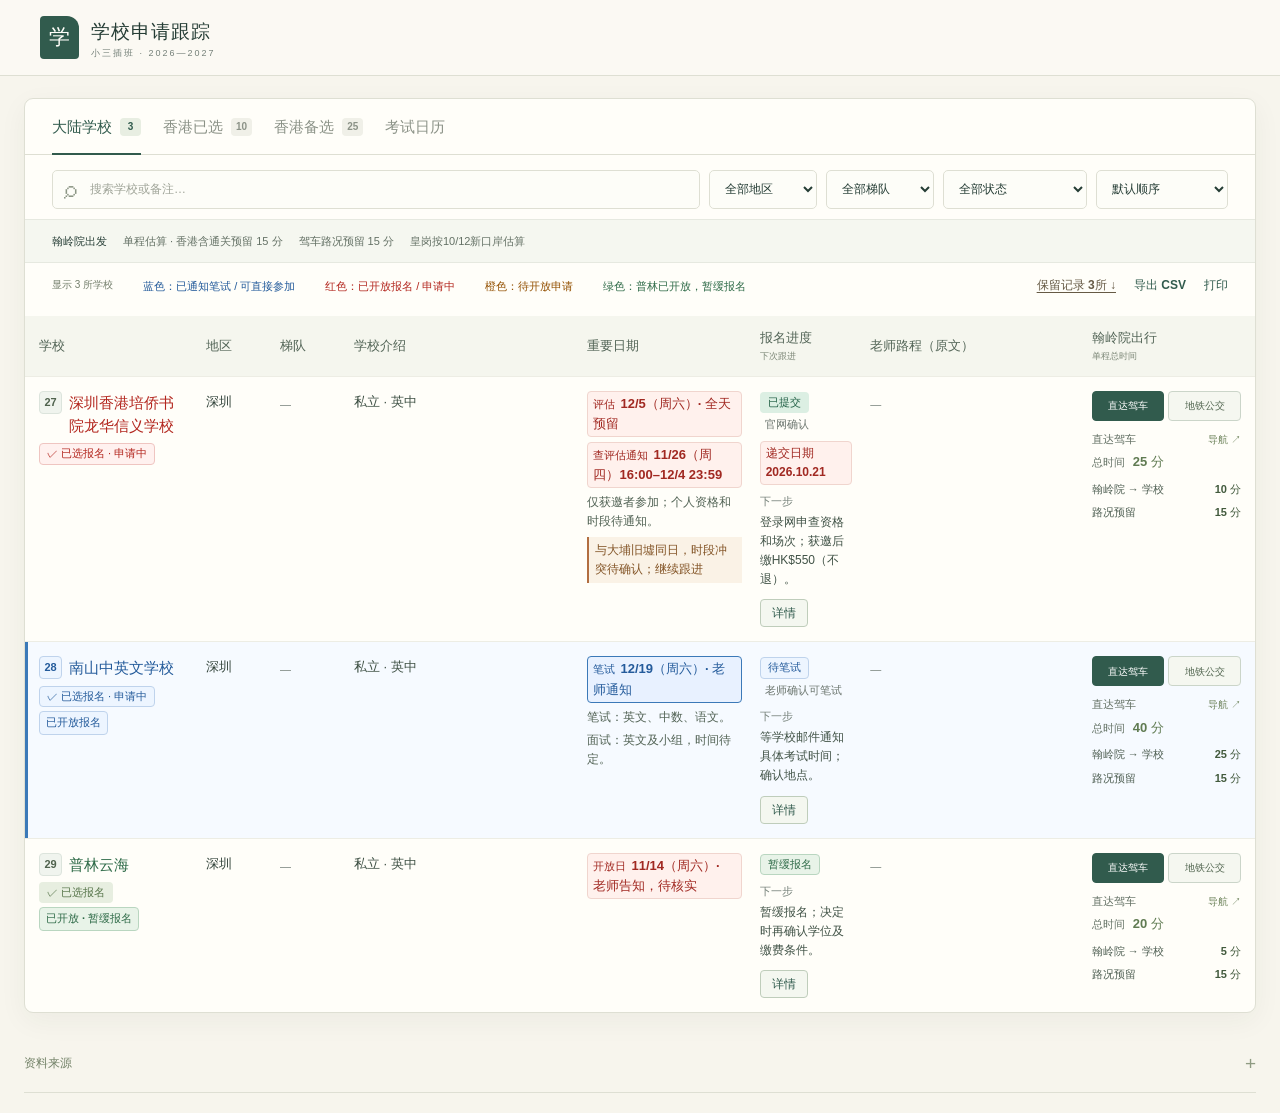
==== apply-school/index.html @ 4b026828 "Track Tsang Mui submission plan and Waichow place availability" ====
<!doctype html>
<html lang="zh-CN">
<head>
  <meta charset="utf-8">
  <meta name="viewport" content="width=device-width, initial-scale=1">
  <meta name="description" content="学校申请跟踪：大陆学校、香港已选与备选学校、进度、日期、备注、翰岭院出行时间。">
  <title>学校申请跟踪</title>
  <link rel="icon" href="assets/favicon.svg" type="image/svg+xml">
  <link rel="stylesheet" href="styles.css?v=20261120-submission-plan-v48">
  <script src="schools.js?v=20261120-submission-plan-v48" defer></script>
  <script src="travel-data.js?v=20261120-submission-plan-v48" defer></script>
  <script src="transit-data.js?v=20261120-submission-plan-v48" defer></script>
  <script src="travel.js?v=20261120-submission-plan-v48" defer></script>
  <script src="schedule-checks.js?v=20261120-submission-plan-v48" defer></script>
  <link rel="stylesheet" href="calendar.css?v=20261120-submission-plan-v48">
  <script src="calendar-data.js?v=20261120-submission-plan-v48" defer></script>
  <script src="calendar.js?v=20261120-submission-plan-v48" defer></script>
  <script src="app.js?v=20261120-submission-plan-v48" defer></script>
</head>
<body>
  <header class="topbar">
    <a class="brand" href="#"><span class="brand-icon" aria-hidden="true">学</span><span>学校申请跟踪<small> 小三插班 · 2026—2027</small></span></a>
  </header>
  <main>
    <section class="workspace" aria-label="学校清单">
      <nav class="tabs" aria-label="学校表页"><button data-scope="mainland" class="active" aria-pressed="true">大陆学校 <span id="tab-mainland-count">3</span></button><button data-scope="selected" aria-pressed="false">香港已选 <span id="tab-selected-count">10</span></button><button data-scope="candidates" aria-pressed="false">香港备选 <span id="tab-candidate-count">25</span></button><button data-scope="calendar" aria-pressed="false">考试日历</button></nav>
      <div id="school-table-panel">
      <div class="filters">
        <label class="search"><span class="sr-only">搜索学校或备注</span><span aria-hidden="true">⌕</span><input id="search" type="search" placeholder="搜索学校或备注…"></label>
        <label><span class="sr-only">地区</span><select id="region"><option value="">全部地区</option><option>北区</option><option>大埔</option><option>沙田</option><option>深圳</option></select></label>
        <label><span class="sr-only">梯队</span><select id="tier"><option value="">全部梯队</option><option>Tier 1</option><option>Tier 2</option><option>Tier 3</option><option value="none">未列梯队</option></select></label>
        <label><span class="sr-only">申请状态</span><select id="status"><option value="">全部状态</option></select></label>
        <label><span class="sr-only">排序</span><select id="sort"><option value="default">默认顺序</option><option value="followup">跟进日期</option><option value="deadline">截止日期</option><option value="commute">公共交通时间</option></select></label>
      </div>
      <div id="travel-settings" class="travel-settings" hidden></div>
      <div class="list-note"><div><span id="result-count"></span><span class="status-legend status-legend-exam">蓝色：已通知笔试 / 可直接参加</span><span class="status-legend status-legend-open">红色：已开放报名 / 申请中</span><span class="status-legend">橙色：待开放申请</span><span class="status-legend status-legend-deferred">绿色：普林已开放，暂缓报名</span></div><div><a id="retained-records-link" class="text-button retained-records-link" href="#retained-records" hidden>保留记录 0所 ↓</a><button id="csv-button" class="text-button">导出 CSV</button><button id="print-button" class="text-button">打印</button></div></div>
      <div class="table-wrap"><table><colgroup><col class="school-col"><col class="region-col"><col class="tier-col"><col class="intro-col"><col class="date-col"><col class="progress-col"><col class="teacher-route-col"><col class="travel-col"></colgroup><thead><tr><th>学校</th><th>地区</th><th>梯队</th><th class="intro-head">学校介绍</th><th>重要日期</th><th>报名进度<small>下次跟进</small></th><th class="teacher-route-head">老师路程（原文）</th><th id="travel-head">翰岭院出行<small>单程总时间</small></th></tr></thead><tbody id="school-list"></tbody></table></div>
      <div id="empty-state" class="empty-state" hidden><strong>没有符合条件的学校</strong><button id="clear-filters" class="button">清除筛选</button></div>
      </div>
      <section id="exam-calendar" aria-label="考试日历" hidden></section>
    </section>
    <details class="sources"><summary>资料来源</summary>
      <div class="source-grid"><div class="source-copy"><p>老师的学校介绍和路程原文直接列在表格中。报名、笔试日期以学校通知为准；红色问题提示保留现有日期。</p><div id="travel-source-notes"></div></div><div class="source-links"><a href="assets/taipo.png" target="_blank" rel="noopener">大埔学校资料 ↗</a><a href="assets/north.png" target="_blank" rel="noopener">北区学校资料 ↗</a></div></div>
    </details>
  </main>
  <dialog id="detail-dialog" class="detail-dialog">
    <div class="dialog-head"><div><p class="eyebrow" id="detail-subtitle"></p><h2 id="detail-title"></h2></div><button class="close-button" type="button" data-close="detail-dialog" aria-label="关闭学校详情">×</button></div>
    <div class="dialog-body"><section id="detail-facts" class="fact-box"></section></div>
    <div class="dialog-footer"><button type="button" class="button" data-close="detail-dialog">关闭</button></div>
  </dialog>
</body>
</html>
---- apply-school/styles.css ----
:root {
  --paper: #f7f5ed;
  --surface: #fffef9;
  --ink: #253d35;
  --muted: #758079;
  --green: #315b4d;
  --green-dark: #224436;
  --green-wash: #edf2e9;
  --clay: #a75f43;
  --clay-wash: #f8ece2;
  --line: #dedfd3;
  --line-light: #edede4;
  --red: #a8463c;
  --shadow: 0 8px 28px rgb(35 58 45 / 5%);
  font-family: -apple-system, BlinkMacSystemFont, "Segoe UI", "PingFang SC", "Microsoft YaHei", sans-serif;
  color: var(--ink);
  background: var(--paper);
  font-synthesis: none;
  -webkit-font-smoothing: antialiased;
  text-rendering: optimizeLegibility;
  accent-color: var(--green);
}

* { box-sizing: border-box; }
body { margin: 0; font-size: 14px; line-height: 1.65; }
button, input, select, textarea { font: inherit; }
button, a, input, select, textarea { -webkit-tap-highlight-color: transparent; }
button { cursor: pointer; }
button, select, input, textarea { color: var(--ink); }
a { color: var(--green); text-decoration-thickness: 1px; text-underline-offset: 3px; }
button:focus-visible, a:focus-visible, input:focus-visible, select:focus-visible, textarea:focus-visible {
  outline: 3px solid #86a38d;
  outline-offset: 4px;
}
button:disabled { cursor: default; opacity: .55; }
button { touch-action: manipulation; }
[hidden] { display: none !important; }
h1, h2, h3, p { margin: 0; }
h2 { font-size: 23px; font-weight: 650; letter-spacing: -.6px; }
h3 { font-size: 16px; font-weight: 650; }
small { font-size: inherit; }
.sr-only { position: absolute; width: 1px; height: 1px; padding: 0; margin: -1px; overflow: hidden; clip: rect(0, 0, 0, 0); white-space: nowrap; border: 0; }
.muted { color: var(--muted); }
.mobile-break { display: none; }

.topbar {
  min-height: 90px;
  display: flex;
  align-items: center;
  justify-content: space-between;
  gap: 24px;
  padding: 20px max(40px, calc((100vw - 1440px) / 2));
  border-bottom: 1px solid var(--line);
  background: rgb(255 254 249 / 50%);
}
.brand { display: inline-flex; align-items: center; gap: 12px; text-decoration: none; font-size: 19px; font-weight: 650; letter-spacing: 1px; color: var(--ink); }
.brand-icon { display: grid; place-items: center; width: 39px; height: 43px; color: var(--surface); background: var(--green); border-radius: 4px 12px 4px 4px; font-size: 21px; font-family: "Songti SC", "Noto Serif CJK SC", serif; font-weight: 500; }
.brand small { display: block; margin-top: 1px; color: var(--muted); font-size: 9px; line-height: 1.2; letter-spacing: 2px; font-weight: 500; }
.top-actions { display: flex; align-items: center; gap: 10px; }
.save-state { font-size: 12px; color: var(--muted); margin-right: 9px; }
.save-state::before { display: inline-block; content: ""; width: 6px; height: 6px; margin: 0 7px 1px 0; border-radius: 50%; background: #789372; }
.button { display: inline-flex; justify-content: center; align-items: center; min-height: 42px; gap: 7px; padding: 9px 18px; border: 1px solid #c8d0c2; border-radius: 6px; background: var(--surface); font-size: 13px; font-weight: 550; line-height: 1.5; text-decoration: none; transition: background .15s, border-color .15s; }
.button:hover { border-color: var(--green); background: var(--green-wash); }
.button.small { min-height: 36px; padding: 7px 13px; font-size: 12px; }
.button.subtle { background: transparent; border-color: var(--line); }
.button.primary { color: var(--surface); background: var(--green); border-color: var(--green); }
.button.primary:hover { background: var(--green-dark); border-color: var(--green-dark); }
.text-button { border: 0; background: transparent; color: var(--green); padding: 5px 0; font-size: 12px; font-weight: 550; text-align: left; }
.text-button:hover { text-decoration: underline; text-underline-offset: 4px; }
main { width: calc(100% - 80px); max-width: 1440px; margin: 0 auto; }
.intro { display: flex; justify-content: space-between; align-items: center; gap: 32px; padding: 25px 0 22px; }
.eyebrow { color: var(--clay); font-size: 11px; line-height: 1.5; font-weight: 650; letter-spacing: 2px; }
h1 { margin-top: 5px; font-size: 28px; font-weight: 650; line-height: 1.4; letter-spacing: -.7px; }
.intro-copy { margin-top: 7px; font-size: 12px; color: #737c72; }
.intro-note { flex: 0 0 292px; padding: 11px 17px 9px; border-left: 2px solid #b79872; background: #eeeddf; border-radius: 0 5px 5px 0; }
.intro-note .note-line { display: block; margin-bottom: 5px; font-size: 10px; color: #798070; letter-spacing: 1.2px; }
.intro-note strong { display: block; font-size: 16px; font-weight: 600; }
.intro-note > span:last-of-type { display: block; margin-top: 5px; font-size: 11px; line-height: 1.6; color: #7c8275; }
.intro-note .text-button { margin-top: 4px; }

.stats { display: grid; grid-template-columns: repeat(4, minmax(0, 1fr)); gap: 14px; }
.stat { position: relative; display: flex; flex-direction: column; align-items: flex-start; padding: 13px 19px 12px; text-align: left; border: 1px solid var(--line); border-radius: 7px; background: var(--surface); }
button.stat:hover { border-color: #9ead95; background: #fafcf5; }
.stat > span { font-size: 12px; color: #6f7b70; }
.stat strong { margin: 4px 0 1px; font-size: 29px; line-height: 1.2; font-weight: 600; letter-spacing: -1px; font-variant-numeric: tabular-nums; }
.stat strong small { margin-left: 7px; font-size: 12px; color: #7f897b; letter-spacing: 0; font-weight: 450; }
.stat em { margin-top: 4px; font-size: 10px; font-style: normal; color: #788171; }
.stat.accent { background: var(--clay-wash); border-color: #ead3c2; box-shadow: none; }
.stat.accent strong, .stat.accent > span { color: var(--clay); }
.stat.accent em { color: #a38473; }

.attention { margin-top: 22px; margin-bottom: 23px; }
.section-heading { display: flex; align-items: center; justify-content: space-between; gap: 20px; margin-bottom: 15px; }
.section-heading h2 { font-size: 17px; letter-spacing: 0; }
.section-heading > span { font-size: 11px; color: #8c9288; }
.next-actions { display: grid; grid-template-columns: repeat(3, minmax(0, 1fr)); gap: 14px; }
.action-card { display: flex; align-items: flex-start; gap: 11px; min-height: 82px; padding: 13px 16px; text-align: left; border: 1px solid var(--line); border-radius: 7px; background: #f0f2e8; color: var(--ink); transition: border-color .15s, background .15s; }
button.action-card:hover { background: #e9eee0; border-color: #a8b498; }
.action-index { flex: 0 0 27px; display: grid; place-items: center; width: 27px; height: 27px; background: #e0e7d5; color: #61744e; border-radius: 50%; font-size: 10px; font-weight: 650; font-variant-numeric: tabular-nums; }
.action-copy { flex: 1; min-width: 0; }
.action-copy strong { display: block; margin-bottom: 5px; font-size: 13px; line-height: 1.5; font-weight: 600; }
.action-copy p, .action-copy > span, .action-copy small { display: block; font-size: 11px; line-height: 1.7; color: #7c8874; }
.action-card.overdue { background: #f7eae3; border-color: #ead7ca; }
.action-card.overdue .action-index { background: #eed9cc; color: var(--clay); }
.action-card.upcoming { border-color: #c8d3b9; }

.workspace { overflow: hidden; background: var(--surface); border: 1px solid var(--line); border-radius: 9px; box-shadow: var(--shadow); }
.workspace-head { display: flex; align-items: center; justify-content: space-between; gap: 16px; padding: 19px 24px 14px; }
.workspace-head .eyebrow { margin-bottom: 5px; font-size: 9px; letter-spacing: 1.8px; }
.workspace-head h2 { font-size: 24px; }
.tabs { display: flex; gap: 22px; padding: 0 27px; border-bottom: 1px solid var(--line); }
.tabs button { position: relative; display: inline-flex; align-items: center; gap: 8px; padding: 12px 0 14px; color: #8b9287; background: transparent; border: 0; font-size: 13px; font-weight: 550; white-space: nowrap; }
.tabs button span { display: inline-block; min-width: 21px; padding: 0 5px; border-radius: 4px; background: #f0f0e8; font-size: 10px; line-height: 1.8; font-variant-numeric: tabular-nums; }
.tabs button.active { color: var(--green); }
.tabs button.active::after { position: absolute; bottom: -1px; right: 0; left: 0; height: 2px; content: ""; background: var(--green); }
.tabs button.active span { color: var(--green); background: #e8eee2; }
.tabs button:hover { color: var(--green); }
.filters { display: flex; align-items: center; gap: 9px; padding: 15px 27px 10px; }
.filters > label { min-width: 0; }
.filters input, .filters select { height: 39px; border: 1px solid var(--line); border-radius: 5px; background: #fdfdf8; font-size: 12px; }
.filters select { width: 100%; min-width: 107px; padding: 0 27px 0 11px; }
.search { flex: 1; position: relative; min-width: 180px !important; }
.search > span[aria-hidden] { position: absolute; top: 3px; left: 12px; color: #8c9685; font-size: 25px; line-height: 1.2; pointer-events: none; }
.search input { width: 100%; padding: 0 12px 0 37px; }
input::placeholder, textarea::placeholder { color: #a0a599; }
.list-note { display: flex; align-items: center; justify-content: space-between; gap: 14px; padding: 0 27px 15px; color: #909789; font-size: 10px; }
#result-count { color: #737e6b; font-variant-numeric: tabular-nums; }
.table-wrap { width: 100%; overflow: auto; overscroll-behavior-x: contain; scrollbar-width: thin; scrollbar-color: #c5cebe #f4f4ec; }
table { border-collapse: collapse; width: 100%; min-width: 1280px; table-layout: auto; text-align: left; }
th { padding: 13px 17px; color: #6d7d61; background: #f5f6ee; font-size: 10px; font-weight: 550; line-height: 1.5; white-space: nowrap; }
th:first-child, td:first-child { padding-left: 27px; }
th:first-child { min-width: 300px; width: 27%; }
th:last-child, td:last-child { padding-right: 27px; }
td { min-width: 104px; padding: 15px 17px; vertical-align: top; border-top: 1px solid var(--line-light); font-size: 12px; line-height: 1.65; }
tbody tr:hover { background: #fbfcf5; }
.school-name { display: block; margin-bottom: 6px; color: var(--ink); font-size: 14px; font-weight: 600; line-height: 1.55; }
.school-name a { color: inherit; }
.school-meta { display: flex; align-items: center; flex-wrap: wrap; gap: 4px 6px; margin-bottom: 7px; color: #707d66; font-size: 10px; }
.pill, .tier, .selected-tag, .status-pill, .priority-tag { display: inline-flex; align-items: center; justify-content: center; max-width: 100%; gap: 4px; min-height: 20px; padding: 1px 7px; border: 1px solid transparent; border-radius: 4px; font-size: 10px; font-weight: 500; line-height: 1.6; white-space: nowrap; }
.pill { background: #f2f1e9; color: #70755f; }
.tier { background: #f3f1e7; color: #7a7153; }
.tier-1 { background: #ecefdb; color: #7b8251; }
.tier-2 { background: #eeefe5; color: #7b8370; }
.tier-3 { background: #f1eee8; color: #7b725e; }
.selected-tag { background: #e7eee0; color: #567449; }
.status-pill { background: #edf1e7; color: #6b8062; }
.status-pill[data-status="已提交"], .status-pill[data-status="已录取"] { background: #e0eee4; color: #3b7150; }
.priority-tag { color: var(--clay); background: var(--clay-wash); }
.highlight { max-width: 420px; color: #728068; font-size: 11px; line-height: 1.75; }
.source-date { color: var(--clay); font-size: 12px; font-weight: 500; line-height: 1.7; }
.date-main { display: block; color: var(--ink); font-size: 12px; font-weight: 550; font-variant-numeric: tabular-nums; }
.date-note { display: block; margin-top: 3px; color: #748068; font-size: 10px; line-height: 1.7; }
.date-main.overdue, .overdue .date-main, .source-date.overdue { color: var(--red); }
.date-main.upcoming, .upcoming .date-main { color: var(--clay); }
.notes-preview { display: -webkit-box; max-width: 240px; margin-top: 7px; overflow: hidden; -webkit-line-clamp: 2; -webkit-box-orient: vertical; color: #728068; font-size: 10px; line-height: 1.65; overflow-wrap: anywhere; }
.row-action { display: inline-flex; justify-content: center; align-items: center; min-height: 34px; padding: 6px 11px; border: 1px solid #cbd3c1; border-radius: 5px; background: transparent; color: #5b7350; font-size: 11px; font-weight: 550; white-space: nowrap; }
.row-action:hover { background: #edf2e6; border-color: #9eaf90; }
.travel-cell { min-width: 151px; max-width: 205px; }
.travel-cell strong { display: block; color: #607b52; font-size: 13px; font-weight: 550; font-variant-numeric: tabular-nums; }
.travel-note { display: block; margin-top: 4px; color: #728068; font-size: 10px; line-height: 1.65; }
.route-summary { display: block; margin-top: 5px; color: #6d7d61; font-size: 10px; line-height: 1.65; }
.route-link { display: inline-block; margin-top: 6px; color: #6d835b; font-size: 10px; text-decoration: none; }
.route-link:hover { text-decoration: underline; }
.empty-state { padding: 48px 24px 53px; text-align: center; }
.empty-state strong { display: block; color: #708264; font-size: 16px; font-weight: 550; }
.empty-state p { margin-top: 9px; color: #949c8b; font-size: 12px; }
.empty-state .button { margin-top: 22px; }

.sources { margin: 23px 0 20px; }
.sources > summary, details.sources > summary { display: flex; align-items: center; justify-content: space-between; gap: 14px; padding: 12px 0; color: #748369; border-bottom: 1px solid var(--line); font-size: 12px; font-weight: 550; cursor: pointer; list-style: none; }
.sources > summary::-webkit-details-marker { display: none; }
.sources > summary::after { content: "+"; font-size: 19px; font-weight: 400; color: #8f9b82; }
.sources[open] > summary::after { content: "−"; }
.sources[open] .source-grid { padding-top: 15px; }
.sources > summary:hover { color: var(--green); }
.sources > summary:focus-visible { outline: 3px solid #86a38d; outline-offset: 4px; }
.source-grid { display: grid; grid-template-columns: 1.7fr 1fr; gap: 43px; padding-top: 3px; }
.source-copy p { margin-bottom: 11px; color: #909787; font-size: 11px; line-height: 1.85; }
.source-copy strong { color: #7b8570; font-weight: 550; }
.source-links { display: grid; grid-template-columns: repeat(2, minmax(0, 1fr)); gap: 10px; align-content: start; }
.source-links > a { display: flex; align-items: center; gap: 11px; padding: 13px 15px; border: 1px solid var(--line); border-radius: 6px; background: #f9f8f0; text-decoration: none; }
.source-links > a:hover { border-color: #a6b295; background: var(--surface); }
.source-links > a > span { color: #aaa98e; font-size: 11px; font-variant-numeric: tabular-nums; }
.source-links > a > div { flex: 1; min-width: 0; }
.source-links strong { display: block; color: #748064; font-size: 11px; font-weight: 550; }
.source-links small { display: block; margin-top: 3px; color: #a0a390; font-size: 9px; }
.source-links b { color: #99a18c; font-size: 14px; font-weight: 400; }
.storage-note { grid-column: 1 / -1; padding: 12px 15px; border-radius: 6px; background: #eeeee1; }
.storage-note strong { color: #838a74; font-size: 10px; }
.storage-note p { margin-top: 3px; color: #929882; font-size: 10px; line-height: 1.75; }
footer { display: flex; align-items: center; justify-content: space-between; gap: 20px; padding: 22px 0 30px; border-top: 1px solid var(--line); color: #9ba08f; font-size: 10px; }
footer i { margin: 0 7px; font-style: normal; }
footer .text-button { color: #8b967b; font-size: 10px; }

dialog { color: var(--ink); background: var(--surface); border: 1px solid #d2d8c9; border-radius: 12px; box-shadow: 0 24px 100px rgb(20 39 26 / 22%); }
dialog::backdrop { background: rgb(27 43 32 / 44%); backdrop-filter: blur(3px); }
.detail-dialog { width: min(780px, calc(100% - 40px)); max-height: calc(100dvh - 56px); padding: 0; }
.detail-dialog > form { display: flex; flex-direction: column; max-height: calc(100dvh - 58px); }
.dialog-head { display: flex; align-items: flex-start; justify-content: space-between; gap: 18px; padding: 24px 29px 20px; border-bottom: 1px solid var(--line-light); }
.dialog-head .eyebrow { margin-bottom: 6px; font-size: 10px; }
.dialog-head h2 { font-size: 22px; line-height: 1.5; }
.close-button { display: grid; place-items: center; flex: 0 0 34px; width: 34px; height: 34px; margin-top: 1px; padding: 0; border: 1px solid var(--line); border-radius: 50%; color: #829079; background: transparent; font-size: 25px; line-height: 1; }
.close-button:hover { background: #ecf0e4; border-color: #a9b69c; }
.dialog-body { overflow-y: auto; padding: 22px 29px 26px; overscroll-behavior: contain; }
.fact-box { margin-bottom: 24px; padding: 16px 18px; background: #f2f3e9; border: 1px solid #e1e5d5; border-radius: 7px; font-size: 12px; line-height: 1.8; }
.fact-box p { margin-bottom: 7px; color: #7e8972; }
.fact-box p:last-child { margin-bottom: 0; }
.fact-box strong { color: #60764f; font-weight: 550; }
.fact-box dl { display: grid; grid-template-columns: 90px 1fr; column-gap: 15px; row-gap: 7px; margin: 0; }
.fact-box dt { color: #8d977e; }
.fact-box dd { margin: 0; color: #697d5a; overflow-wrap: anywhere; }
.fact-box a { overflow-wrap: anywhere; }
.fact-box .pill, .fact-box .tier { margin-right: 4px; }
.fact-box .route-link { font-size: 11px; }
.dialog-body h3 { margin-bottom: 16px; }
.form-grid { display: grid; grid-template-columns: repeat(2, minmax(0, 1fr)); gap: 15px 18px; }
.form-grid .wide { grid-column: 1 / -1; }
.form-grid label, .compact-dialog label { display: flex; flex-direction: column; gap: 6px; color: #7a886d; font-size: 11px; font-weight: 550; }
.form-grid input:not([type="checkbox"]), .form-grid select, .form-grid textarea, .compact-dialog input, .compact-dialog textarea { width: 100%; min-height: 41px; padding: 9px 11px; border: 1px solid #d5dccb; border-radius: 5px; background: #fffef9; color: var(--ink); font-size: 13px; font-weight: 400; line-height: 1.65; }
.form-grid textarea, .compact-dialog textarea { resize: vertical; min-height: 100px; }
.form-grid input:hover, .form-grid select:hover, .form-grid textarea:hover, .compact-dialog input:hover, .compact-dialog textarea:hover { border-color: #a7b599; }
.form-grid .check-label { flex-direction: row; align-items: center; gap: 9px; font-size: 12px; font-weight: 450; }
.check-label input { flex: 0 0 auto; width: 16px; height: 16px; margin: 0; }
.form-help { margin-top: 16px; color: #98a08b; font-size: 10px; line-height: 1.75; }
#record-updated { margin-top: 4px; }
.dialog-footer { display: flex; justify-content: flex-end; align-items: center; gap: 9px; padding: 17px 29px; border-top: 1px solid var(--line-light); background: #fbfcf5; }
.compact-dialog { width: min(460px, calc(100% - 40px)); max-height: calc(100dvh - 48px); padding: 26px; overflow-y: auto; }
.compact-dialog h2 { margin-bottom: 15px; font-size: 20px; }
.compact-dialog p { margin-bottom: 11px; color: #8b967e; font-size: 12px; line-height: 1.85; overflow-wrap: anywhere; }
.compact-dialog label { margin-top: 15px; }
.compact-dialog .dialog-footer { margin: 24px -26px -26px; padding: 17px 26px; }
.toast { position: fixed; z-index: 20; left: 50%; bottom: 27px; transform: translate(-50%, 15px); max-width: calc(100vw - 36px); padding: 12px 22px; border-radius: 7px; background: var(--green-dark); color: var(--surface); font-size: 12px; box-shadow: 0 6px 25px rgb(20 37 24 / 18%); opacity: 0; pointer-events: none; transition: opacity .2s, transform .2s; }
.toast.visible, .toast.show, .toast.active { opacity: 1; transform: translate(-50%, 0); }

@media (min-width: 1600px) { .topbar { padding-right: max(40px, calc((100vw - 1440px) / 2)); padding-left: max(40px, calc((100vw - 1440px) / 2)); } }
@media (max-width: 1100px) {
  .topbar { padding-right: 28px; padding-left: 28px; }
  main { width: calc(100% - 56px); }
  .intro { gap: 25px; padding-top: 23px; }
  .intro-note { flex-basis: 260px; }
  .stat { padding: 13px 16px; }
  .filters { flex-wrap: wrap; }
  .search { flex-basis: 100%; }
  .filters > label:not(.search) { flex: 1; }
  .source-grid { grid-template-columns: 1.25fr 1fr; gap: 28px; }
  .source-links { grid-template-columns: 1fr; }
  .action-card { padding: 16px; gap: 10px; }
}

@media (max-width: 1000px) {
  body { font-size: 13px; }
  .topbar { min-height: 75px; gap: 12px; padding: 15px 20px; }
  .brand { gap: 9px; font-size: 16px; white-space: nowrap; }
  .brand-icon { width: 31px; height: 37px; font-size: 19px; }
  .brand small { font-size: 7px; letter-spacing: 1.4px; }
  .top-actions { gap: 6px; }
  .save-state { display: none; }
  .top-actions .button.small { min-height: 32px; padding: 6px 8px; font-size: 10px; }
  main { width: calc(100% - 40px); }
  .intro { display: block; padding: 22px 0 18px; }
  .eyebrow { font-size: 10px; letter-spacing: 1.6px; }
  h1 { margin-top: 5px; font-size: 25px; line-height: 1.4; letter-spacing: -.5px; }
  .mobile-break { display: none; }
  .intro-copy { margin-top: 7px; font-size: 11px; max-width: 330px; line-height: 1.8; }
  .intro-note { margin-top: 15px; padding: 10px 14px; }
  .intro-note strong { display: inline-block; font-size: 14px; }
  .intro-note > span:last-of-type { margin-top: 3px; font-size: 10px; }
  .intro-note .text-button { margin-top: 5px; font-size: 11px; }
  .stats { grid-template-columns: repeat(2, minmax(0, 1fr)); gap: 10px; }
  .stat { padding: 12px 15px 10px; border-radius: 7px; }
  .stat > span { font-size: 11px; }
  .stat strong { font-size: 26px; margin-top: 4px; }
  .stat strong small { font-size: 10px; }
  .stat em { font-size: 9px; line-height: 1.7; }
  .attention { margin: 20px 0 21px; }
  .section-heading { align-items: flex-start; flex-direction: column; gap: 4px; margin-bottom: 12px; }
  .section-heading h2 { font-size: 16px; }
  .section-heading > span { font-size: 10px; }
  .next-actions { grid-template-columns: 1fr; gap: 9px; }
  .action-card { min-height: 0; padding: 12px 14px; }
  .action-copy strong { font-size: 12px; margin-bottom: 2px; }
  .action-copy p, .action-copy > span, .action-copy small { font-size: 10px; }
  .workspace { background: transparent; overflow: visible; border: 0; border-radius: 0; box-shadow: none; }
  .workspace-head { padding: 0 0 14px; gap: 10px; align-items: flex-end; }
  .workspace-head h2 { font-size: 23px; }
  .workspace-head .button.small { padding: 6px 9px; font-size: 10px; min-height: 33px; }
  .tabs { gap: 18px; padding: 0; }
  .tabs button { gap: 5px; font-size: 12px; padding-top: 11px; padding-bottom: 12px; }
  .tabs button span { min-width: 18px; font-size: 9px; padding: 0 4px; }
  .filters { display: grid; grid-template-columns: repeat(2, minmax(0, 1fr)); gap: 8px; padding: 15px 0 11px; }
  .filters .search { grid-column: 1 / -1; }
  .filters input, .filters select { height: 39px; background: var(--surface); }
  .filters select { min-width: 0; }
  .list-note { flex-direction: column; align-items: flex-start; gap: 2px; padding: 0 0 12px; font-size: 9px; }
  .table-wrap { overflow: visible; }
  table { min-width: 0; width: 100%; border-collapse: separate; border-spacing: 0; }
  thead { display: none; }
  tbody { display: grid; gap: 12px; }
  tbody tr { display: flex; flex-wrap: wrap; padding: 0 16px 12px; border: 1px solid var(--line); border-radius: 8px; background: var(--surface); box-shadow: 0 3px 13px rgb(35 58 45 / 3%); }
  tbody tr:hover { background: var(--surface); }
  td { display: block; min-width: 0; width: 50%; padding: 12px 11px 3px 0; border-top: 0; font-size: 11px; }
  td::before { display: block; content: attr(data-label); margin-bottom: 5px; color: #a1a590; font-size: 9px; font-weight: 500; line-height: 1.5; }
  td:first-child { width: 100%; min-width: 0; padding: 15px 0 12px; border-bottom: 1px solid var(--line-light); }
  td:first-child::before { display: none; }
  .school-name { font-size: 14px; margin-bottom: 6px; }
  .school-meta { font-size: 9px; gap: 4px 5px; margin-bottom: 6px; }
  .highlight { max-width: none; font-size: 10px; line-height: 1.8; }
  .pill, .tier, .selected-tag, .status-pill, .priority-tag { font-size: 9px; min-height: 19px; }
  .source-date, .date-main { font-size: 11px; }
  .date-note, .travel-note { font-size: 9px; }
  .notes-preview { font-size: 9px; max-width: none; }
  .row-action { min-height: 34px; padding: 6px 12px; font-size: 10px; }
  .travel-cell { width: 50%; min-width: 0; max-width: none; }
  .travel-cell strong { font-size: 12px; }
  .route-summary, .route-link { font-size: 9px; }
  .empty-state { margin-top: 3px; padding: 34px 18px; background: var(--surface); border: 1px solid var(--line); border-radius: 8px; }
  .empty-state strong { font-size: 14px; }
  .empty-state p { font-size: 11px; }
  .sources { margin-top: 27px; margin-bottom: 21px; }
  .source-grid { grid-template-columns: 1fr; gap: 17px; }
  .source-copy p { font-size: 10px; margin-bottom: 9px; line-height: 1.9; }
  .source-links { grid-template-columns: repeat(2, minmax(0, 1fr)); }
  .source-links > a { gap: 8px; padding: 12px 10px; }
  .source-links > a > span { font-size: 9px; }
  .source-links strong { font-size: 10px; }
  .source-links small { font-size: 8px; }
  footer { padding: 17px 0 24px; align-items: flex-start; font-size: 9px; gap: 12px; }
  footer .text-button { flex: 0 0 auto; padding-top: 0; font-size: 9px; }
  .detail-dialog { width: calc(100% - 24px); max-height: calc(100dvh - 26px); border-radius: 10px; }
  .detail-dialog > form { max-height: calc(100dvh - 28px); }
  .dialog-head { padding: 18px 19px 15px; gap: 12px; }
  .dialog-head h2 { font-size: 19px; }
  .dialog-head .eyebrow { font-size: 9px; }
  .close-button { width: 31px; height: 31px; flex-basis: 31px; font-size: 23px; }
  .dialog-body { padding: 17px 19px 22px; }
  .fact-box { padding: 13px 14px; margin-bottom: 20px; font-size: 11px; }
  .fact-box dl { grid-template-columns: 72px 1fr; column-gap: 10px; }
  .dialog-body h3 { font-size: 15px; margin-bottom: 14px; }
  .form-grid { gap: 13px 11px; }
  .form-grid label, .compact-dialog label { font-size: 10px; }
  .form-grid input:not([type="checkbox"]), .form-grid select, .form-grid textarea, .compact-dialog input, .compact-dialog textarea { min-height: 42px; padding: 9px; font-size: 16px; }
  .form-grid .check-label { align-items: flex-start; font-size: 11px; line-height: 1.8; }
  .check-label input { margin-top: 3px; }
  .dialog-footer { padding: 14px 19px; }
  .compact-dialog { width: calc(100% - 30px); padding: 21px; }
  .compact-dialog .dialog-footer { margin: 20px -21px -21px; padding: 15px 21px; }
  .toast { bottom: 18px; width: max-content; padding: 11px 17px; font-size: 11px; text-align: center; }
}

@media (max-width: 380px) {
  .topbar { padding-right: 15px; padding-left: 15px; }
  .brand small { letter-spacing: .8px; }
  main { width: calc(100% - 30px); }
  h1 { font-size: 23px; }
  .tabs { gap: 13px; }
  .tabs button { font-size: 11px; }
  .source-links { grid-template-columns: 1fr; }
  .form-grid { grid-template-columns: 1fr; }
  .form-grid .wide { grid-column: auto; }
}

@media (prefers-reduced-motion: reduce) {
  *, *::before, *::after { scroll-behavior: auto !important; transition-duration: .01ms !important; animation-duration: .01ms !important; }
  dialog::backdrop { backdrop-filter: none; }
}

@media print {
  :root { color: #18251b; background: #fff; }
  body { font-size: 10px; }
  .topbar, .intro-note, .stats, .attention, .top-actions, .workspace-head .button, .filters, .list-note, .sources, footer, .toast, dialog { display: none !important; }
  main { width: 100%; max-width: none; }
  .intro { padding: 0 0 20px; }
  h1 { font-size: 26px; }
  .intro-copy { font-size: 10px; }
  .workspace { overflow: visible; box-shadow: none; border: 0; }
  .workspace-head { padding: 0 0 12px; }
  .workspace-head h2 { font-size: 18px; }
  .tabs { padding: 0; gap: 15px; margin-bottom: 10px; border-bottom: 0; }
  .tabs button:not(.active) { display: none; }
  .tabs button.active::after { display: none; }
  .table-wrap { overflow: visible; }
  table { min-width: 0; table-layout: auto; font-size: 9px; }
  thead { display: table-header-group; }
  tbody { display: table-row-group; }
  tbody tr { display: table-row; break-inside: avoid; border: 0; padding: 0; background: #fff; box-shadow: none; }
  th, td, th:first-child, td:first-child { display: table-cell; min-width: 0; width: auto; padding: 8px 6px; font-size: 9px; border-bottom: 1px solid #ddd; }
  td::before { display: none; }
  th:first-child { width: 27%; }
  td:first-child { border-bottom: 1px solid #ddd; }
  .school-name { font-size: 11px; }
  .school-meta, .highlight, .source-date, .date-main, .date-note, .travel-note, .route-summary, .notes-preview { font-size: 8px; }
  .travel-cell { min-width: 0; width: auto; }
  .travel-cell strong { font-size: 9px; }
  .route-link { display: none; }
  .notes-preview { display: block; overflow: visible; }
  .pill, .tier, .selected-tag, .status-pill, .priority-tag { font-size: 8px; padding: 0 4px; border: 1px solid #d4d8cb; background: #fff; }
  @page { size: A4 landscape; margin: 12mm; }
}

/* School tracking sheets */
main { padding-top: 22px; }
.topbar { min-height: 76px; padding-top: 15px; padding-bottom: 15px; }
.tabs button { font-size: 15px; padding-top: 16px; }
th { font-size: 12px; }
th:first-child { min-width: 240px; width: 20%; }
table { min-width: 1390px; }
button.school-name { border: 0; background: transparent; padding: 0; text-align: left; }
button.school-name:hover { color: var(--green); text-decoration: underline; }
td > .muted { display: block; font-size: 11px; margin-top: 4px; }
.source-date > small { display: block; font-size: 10px; color: #6b756e; }
.row-actions { min-width: 102px; }
.row-actions .text-button { display: block; margin-top: 5px; }
.travel-cell { min-width: 115px; max-width: 145px; }
.travel-cell strong { white-space: nowrap; }
.list-note > div { display: flex; gap: 18px; }
.travel-settings { display: flex; flex-wrap: wrap; align-items: center; gap: 8px 16px; padding: 12px 27px; margin-bottom: 8px; border-top: 1px solid #e6e9e0; border-bottom: 1px solid #e6e9e0; background: #f5f7f0; font-size: 11px; }
.travel-settings label { display: inline-flex; align-items: center; gap: 5px; white-space: nowrap; }
.travel-settings input { width: 48px; padding: 4px; border: 1px solid #d4dacd; background: white; border-radius: 4px; font-size: 12px; }
.travel-settings > span { color: #647165; }
.travel-settings .travel-warning { flex-basis: 100%; color: #9a563d; }
.route-details { font-size: 11px; margin-top: 8px; }
.route-details summary { cursor: pointer; color: #315b4d; }
.route-details div { margin: 6px 0; }
.status-pill[data-status='已提交'], .status-pill[data-status='获邀笔试'], .status-pill[data-status='录取'] { color: #205f44; background: #dcefe3; }
@media(max-width:1000px) {
  main { padding-top: 12px; }
  table { min-width: 0; }
  .travel-cell { max-width: none; min-width: 0; }
  td.row-actions { display: flex; border: 0; border-top: 1px solid #e6e9e0; padding: 10px 14px; justify-content: flex-end; align-items: center; }
  td.row-actions .text-button { margin: 0 0 0 15px; }
  .travel-settings { padding: 10px 14px; gap: 8px; }
  .save-state { display: none; }
}
th > small { display: block; font-size: 9px; font-weight: 400; color: #7c8777; margin-top: 3px; }

@media print {
  main { padding-top: 0; }
  table { min-width: 0; width: 100%; }
  th:first-child { min-width: 0; width: 23%; }
  .travel-cell { min-width: 0; max-width: none; width: auto; }
  .travel-settings { display: none !important; }
}

/* 家长查询与进度跟踪：介绍完整展示，辅助信息缩减。 */
.schedule-issue { margin-top: 8px; padding: 7px 9px; border-left: 3px solid #b6332b; background: #fff1ef; color: #a12922; font-size: 12px; line-height: 1.6; }
.schedule-issue > strong, .schedule-issue > span { display: block; }
.schedule-issue a { color: #a12922; }
.schedule-check a { display: block; margin-top: 4px; }
.school-meta:empty, td > .muted:empty { display: none; }
.school-title-row { display: flex; align-items: flex-start; gap: 7px; }
.school-title-row .school-name { flex: 1; min-width: 0; }
.school-number { display: inline-flex; align-items: center; justify-content: center; flex: 0 0 auto; min-width: 23px; height: 23px; padding: 0 3px; border: 1px solid #dce4dc; border-radius: 4px; background: #f0f4ee; color: #50634e; font-size: 11px; font-weight: 700; line-height: 1; font-variant-numeric: tabular-nums; }
@media print { .school-title-row { gap: 4px; } .school-number { min-width: 17px; height: 17px; padding: 0 2px; font-size: 8px; } }
@media screen {
  main { width: calc(100% - 48px); max-width: 1720px; }
  table { min-width: 0; table-layout: fixed; }
  .school-col { width: 14%; }
  .region-col, .tier-col { width: 6%; }
  .intro-col { width: 19%; }
  .date-col, .travel-col { width: 14%; }
  .progress-col { width: 9%; }
  .teacher-route-col { width: 18%; }
  td { padding: 14px 9px; min-width: 0; font-size: 13px; color: #33443b; overflow-wrap: anywhere; }
  th { padding: 12px 9px; font-size: 13px; color: #536557; white-space: normal; }
  th:first-child, td:first-child { padding-left: 14px; }
  th:last-child, td:last-child { padding-right: 14px; }
  th:first-child { min-width: 0; width: auto; }
  .school-intro, .intro-head { min-width: 0; width: auto; }
  .school-intro { color: #405246; font-size: 13px; line-height: 1.7; }
  .teacher-route, .teacher-route-head { min-width: 0; width: auto; }
  .teacher-route { color: #405246; font-size: 13px; line-height: 1.7; white-space: pre-wrap; overflow-wrap: anywhere; }
  .school-name { font-size: 15px; }
  .source-date { min-width: 0; }
  .travel-cell { min-width: 0; max-width: none; }
  .date-main { font-size: 13px; }
  .source-date > small { font-size: 12px; }
  .pill, .tier, .selected-tag, .status-pill, .priority-tag { font-size: 11px; }
  .route-link { font-size: 12px; }
  .travel-cell strong { font-size: 14px; }
  .fact-box { color: #405246; font-size: 13px; }
  .fact-box p { color: #526355; }
  .fact-box p > strong { display: block; margin-bottom: 2px; }
  .fact-box p > span { display: block; }
}
@media screen and (max-width:1000px) {
  main { width: calc(100% - 30px); }
  table { min-width: 0; }
  td { width: 50%; min-width: 0; padding: 12px 10px 3px 0; }
  .school-intro { width: 100%; min-width: 0; padding-bottom: 10px; border-bottom: 1px solid var(--line-light); }
  .teacher-route { width: 100%; min-width: 0; padding-bottom: 10px; border-bottom: 1px solid var(--line-light); }
  .source-date { min-width: 0; }
  .school-name { font-size: 16px; }
  td::before { color: #6a766c; font-size: 11px; }
  .travel-cell { min-width: 0; }
  .schedule-issue { font-size: 12px; }
}
@media print {
  .school-intro, .teacher-route { font-size: 9px; line-height: 1.5; }
  .schedule-issue { font-size: 8px; color: #a12922; padding: 3px; }
}

.fact-box .schedule-issue, .fact-box .schedule-issue p, .fact-box .schedule-issue strong { color: #a12922; }

.travel-cell .travel-over-limit, .route-summary .travel-over-limit, .fact-box .travel-over-limit { color: #b3261e; font-weight: 800; background: #fff1ef; padding: 2px 5px; border-radius: 3px; }

.school-intro, .teacher-route { white-space: pre-wrap; }
.detail-dialog { display: none; }
.detail-dialog[open] { display: flex; flex-direction: column; }
.detail-dialog .dialog-head, .detail-dialog .dialog-footer { flex: 0 0 auto; }
.detail-dialog .dialog-body { min-height: 0; overflow: auto; }

/* 同类信息放在一格，桌面无需横向拖动。 */
.followup { margin-top: 12px; line-height: 1.7; }
.followup > small { display: block; margin-bottom: 3px; color: #758079; font-size: 11px; }
.followup > strong, .followup > .muted { display: block; }
.teacher-update { margin-top: 8px; color: #315b4d; font-size: 12px; line-height: 1.7; }
.progress-cell > .route-link { display: block; margin-top: 12px; }
.status-pill[data-status="待递交"] { color: #805222; background: #faf0dc; }
.travel-option + .travel-option { margin-top: 12px; padding-top: 10px; border-top: 1px solid var(--line-light); }
.travel-label { display: block; margin-bottom: 3px; color: #647165; font-size: 11px; }
.travel-heading { display: flex; flex-wrap: wrap; justify-content: space-between; align-items: baseline; gap: 2px 4px; }
.travel-heading > .route-link { margin: 0; font-size: 10px; }
.travel-time { display: flex; flex-wrap: wrap; align-items: center; gap: 3px 8px; }
.travel-time > .route-link { margin: 0; font-size: 11px; }
.travel-time > strong { font-size: 13px; }
@media screen and (max-width:1000px) {
  colgroup { display: none; }
  th:first-child, td:first-child { padding-left: 0; }
  td:last-child { padding-right: 0; }
  .travel-cell { width: 100%; display: grid; grid-template-columns: repeat(3, minmax(0, 1fr)); gap: 8px 12px; padding-bottom: 8px; }
  .travel-cell::before { grid-column: 1 / -1; margin-bottom: 0; }
  .travel-option + .travel-option { margin: 0; padding: 0; border: 0; }
  .progress-cell { padding-bottom: 10px; }
}
@media screen and (max-width:520px) {
  .travel-cell { grid-template-columns: 1fr; gap: 9px; }
  .travel-option { display: grid; grid-template-columns: 90px minmax(0, 1fr); align-items: center; gap: 6px; }
  .travel-label { margin: 0; }
  .travel-heading { display: block; }
  .travel-heading > .route-link { display: block; }
}
@media print {
  .followup, .teacher-update, .travel-label, .travel-time > .route-link { font-size: 8px; }
  .travel-time > strong { font-size: 9px; }
  .travel-option + .travel-option { margin-top: 5px; padding-top: 5px; }
}

/* 总时间与各段用时直接展示，路线范围随表格宽度换行。 */
.travel-total-label { color: #657366; font-size: 11px; }
.travel-legs { margin: 7px 0 0; color: #506054; font-size: 11px; line-height: 1.65; }
.travel-leg { display: grid; grid-template-columns: minmax(0, 1fr) auto; gap: 2px 7px; margin: 5px 0; align-items: start; }
.travel-leg dt { overflow-wrap: anywhere; }
.travel-leg dd { margin: 0; white-space: nowrap; font-variant-numeric: tabular-nums; color: #425a3d; font-weight: 550; }
.travel-rounding { margin-top: 5px; color: #758079; font-size: 10px; line-height: 1.5; }
.travel-options-detail { display: grid; grid-template-columns: repeat(auto-fit, minmax(170px, 1fr)); gap: 20px; margin: 8px 0; }
.travel-options-detail .travel-option + .travel-option { margin: 0; padding: 0; border: 0; }
@media screen and (max-width: 520px) {
  .travel-legs, .travel-rounding { grid-column: 1 / -1; }
  .travel-options-detail { grid-template-columns: 1fr; gap: 18px; }
}
@media print {
  .travel-legs, .travel-total-label { font-size: 8px; }
  .travel-rounding { font-size: 7px; }
  .travel-leg { gap: 1px 4px; margin: 3px 0; }
}

/* 申请办理阶段使用红色，已有具体考试排期的报名学校由下方蓝色规则覆盖。 */
button.school-name.application-active,
button.school-name.application-active:hover,
button.school-name.application-active:focus-visible,
#detail-title.application-active { color: #b3261e; font-weight: 750; }
.selected-tag.application-active { color: #b3261e; background: #fff1ef; border-color: #efc5c1; }

/* 报名开放情况独立于家长申请进度。 */
button.school-name.application-open,
button.school-name.application-open:hover,
button.school-name.application-open:focus-visible,
#detail-title.application-open { color: #b3261e; font-weight: 750; }
.opening-open-tag,
.source-date .opening-open-text,
.fact-box .opening-open-text {
  display: inline-block;
  max-width: 100%;
  padding: 2px 6px;
  border: 1px solid #efc5c1;
  border-radius: 4px;
  color: #b3261e;
  background: #fff1ef;
  font-weight: 750;
  line-height: 1.6;
  overflow-wrap: anywhere;
}
.opening-open-tag { font-size: 11px; }
.status-pill[data-status="已开放，待报名"] { color: #b3261e; background: #fff1ef; border-color: #efc5c1; font-weight: 750; }

/* 普林当前暂缓期间用绿色，仍显示学校已开放报名。 */
button.school-name.application-deferred,
button.school-name.application-deferred:hover,
button.school-name.application-deferred:focus-visible,
#detail-title.application-deferred { color: #2f6b48; font-weight: 750; }
.application-deferred-row .opening-open-tag,
.application-deferred-row .opening-open-text,
.application-deferred-row .status-pill,
.fact-box .opening-deferred-text { color: #2f6b48; background: #e8f3e8; border-color: #b9d6c0; }

/* 尚未开放的学校与未来开放排期使用橙色，保留文字说明。 */
button.school-name.application-pending,
button.school-name.application-pending:hover,
button.school-name.application-pending:focus-visible,
#detail-title.application-pending { color: #935000; font-weight: 750; }
.application-pending-row > td:first-child { box-shadow: inset 3px 0 #d58a17; }
.opening-pending-tag,
.source-date .opening-pending-text,
.fact-box .opening-pending-text {
  display: inline-block;
  max-width: 100%;
  padding: 2px 6px;
  border: 1px solid #e2ac48;
  border-radius: 4px;
  color: #935000;
  background: #fff0ca;
  font-weight: 750;
  line-height: 1.6;
  overflow-wrap: anywhere;
}
.opening-pending-tag { font-size: 11px; }
.status-pill[data-status="待开放"] { color: #935000; background: #fff0ca; border-color: #e2ac48; font-weight: 750; }
.status-legend { margin-left: 12px; color: #935000; font-size: 11px; }
.status-legend-open { color: #b3261e; }
.status-legend-deferred { color: #2f6b48; }
@media print {
  .fact-box .opening-deferred-text,
  .application-deferred-row .status-pill,
  .opening-open-tag,
  .source-date .opening-open-text,
  .fact-box .opening-open-text,
  .status-pill[data-status="已开放，待报名"],
  .opening-pending-tag,
  .source-date .opening-pending-text,
  .fact-box .opening-pending-text,
  .status-pill[data-status="待开放"] {
    -webkit-print-color-adjust: exact;
    print-color-adjust: exact;
  }
}

/* 申请、递交、考试及开放日期统一高亮；没有时间的待办文字保持原样。 */
.source-date .important-date,
.progress-cell .important-date,
.fact-box .important-date {
  display: block;
  width: fit-content;
  max-width: 100%;
  margin-top: 4px;
  padding: 2px 5px;
  border: 1px solid #f0d5ce;
  border-radius: 4px;
  color: #a12922;
  background: #fff1ed;
  font-weight: 650;
  line-height: 1.6;
  overflow-wrap: anywhere;
}
.source-date .deadline-date,
.fact-box .deadline-date { color: #942019; font-weight: 800; }
.source-date .important-date.deadline-date,
.fact-box .important-date.deadline-date { border-color: #dfa296; background: #fde7e1; }

/* 已确认的笔试时间置顶，赴考信息直接展示。 */
.assessment-notice { margin-bottom: 9px; }
.source-date .assessment-priority,
.fact-box .assessment-priority {
  margin-top: 0;
  padding: 6px 7px;
  border: 2px solid #b3261e;
  color: #a11c15;
  background: #ffe1d8;
  font-size: 15px;
  font-weight: 850;
  line-height: 1.6;
  font-variant-numeric: tabular-nums;
}
.assessment-detail { display: block; margin-top: 4px; color: #405246; font-size: 12px; line-height: 1.7; }
.assessment-detail b { color: #a12922; font-weight: 700; }
.followup > .followup-text { display: block; margin-top: 4px; }
.assessment-conflict { margin: 8px 0 10px; padding: 9px; border: 2px solid #b3261e; border-radius: 5px; background: #fff1ed; color: #942019; font-size: 12px; line-height: 1.6; overflow-wrap: anywhere; }
.assessment-conflict > strong, .assessment-conflict > span, .assessment-conflict > b, .assessment-conflict > small { display: block; }
.assessment-conflict > strong { margin-bottom: 4px; font-size: 14px; font-weight: 850; }
.assessment-conflict > b { margin-top: 5px; font-weight: 800; }
.assessment-conflict > small { margin-top: 4px; font-size: 11px; }
.fact-box .assessment-conflict { color: #942019; }
.assessment-conflict-decided, .fact-box .assessment-conflict-decided { border-color: #537861; background: #eff7f1; color: #29523a; }
@media screen and (max-width:1000px) {
  .source-date:has(.assessment-notice) { width: 100%; }
  .source-date .assessment-priority { font-size: 16px; }
}
@media print {
  .source-date .important-date,
  .progress-cell .important-date,
  .fact-box .important-date {
    padding: 1px 3px;
    color: #942019;
    border-color: #d5a097;
    -webkit-print-color-adjust: exact;
    print-color-adjust: exact;
  }
  .source-date .assessment-priority,
  .fact-box .assessment-priority { border: 2px solid #b3261e; padding: 3px 4px; color: #a11c15; background: #ffe1d8; font-size: 10px; font-weight: 850; }
  .assessment-notice { margin-bottom: 5px; break-inside: avoid; }
  .assessment-detail { font-size: 8px; line-height: 1.5; }
  .assessment-conflict { margin: 5px 0; padding: 4px; font-size: 8px; break-inside: avoid; -webkit-print-color-adjust: exact; print-color-adjust: exact; }
  .assessment-conflict > strong { font-size: 10px; }
  .assessment-conflict > small { font-size: 7px; }
}


/* 主表保留关键日期和下一步，完整说明在详情中查看。 */
.source-date-compact .summary-date { margin-top: 5px; line-height: 1.55; }
.source-date-compact .summary-date:first-child { margin-top: 0; }
.summary-date-label { margin-right: 5px; font-size: 11px; font-weight: 500; }
.summary-date > strong { font-size: 13px; }
.summary-date-assessment > strong { font-weight: 800; }
.summary-date-plain { color: #526355; }
.source-date-compact > .table-summary-note { margin-top: 5px; color: #526355; font-size: 12px; line-height: 1.55; }
.table-conflict { margin-top: 7px; padding: 4px 6px; border-left: 2px solid #b26e41; background: #faf2e6; color: #825325; font-size: 12px; font-weight: 550; line-height: 1.55; overflow-wrap: anywhere; }
.table-conflict-decided { border-color: #7b9780; background: #f0f5ed; color: #46654b; }
.status-confirmation { display: inline-block; margin-left: 5px; color: #6b756e; font-size: 11px; line-height: 1.5; }
.progress-compact .teacher-update { margin-top: 6px; }
.progress-compact .followup { margin-top: 8px; color: #405246; font-size: 12px; line-height: 1.6; }
.progress-compact .followup > small { margin-bottom: 2px; }
.summary-details-button { margin-top: 10px; padding: 4px 11px; border: 1px solid #bfcdbb; border-radius: 4px; color: #315b4d; background: #f4f7f0; font-size: 12px; font-weight: 650; line-height: 1.5; }
.summary-details-button:hover { background: #e8efe2; border-color: #91a589; }
@media screen and (max-width:1000px) {
  .source-date-compact, .progress-compact { width: 50%; }
  .summary-details-button { min-height: 32px; }
}
@media print {
  .summary-date-label, .source-date-compact > .table-summary-note, .table-conflict, .progress-compact .followup, .status-confirmation { font-size: 8px; }
  .summary-date > strong { font-size: 9px; }
  .summary-details-button { display: none !important; }
  .table-conflict { padding: 2px 4px; -webkit-print-color-adjust: exact; print-color-adjust: exact; }
}

/* 出行方式紧凑切换；每所学校只展示当前路线。 */
.travel-mode-buttons { display: grid; grid-template-columns: repeat(3, minmax(0, 1fr)); gap: 4px; margin-bottom: 9px; }
.travel-mode-buttons[data-mode-count="2"] { grid-template-columns: repeat(2, minmax(0, 1fr)); }
.travel-mode-button { min-width: 0; min-height: 30px; padding: 5px 3px; border: 1px solid #cbd5c9; border-radius: 4px; background: #f5f7f0; color: #526650; font-size: 10px; font-weight: 600; line-height: 1.35; white-space: normal; overflow-wrap: anywhere; }
.travel-mode-button:hover { background: #e9efe4; border-color: #91a589; }
.travel-mode-button[aria-pressed="true"] { color: #fff; background: #315b4d; border-color: #315b4d; }
.travel-switcher .travel-option { display: block; margin: 0; padding: 0; border: 0; }
.travel-switcher .travel-option[hidden] { display: none !important; }
.travel-switcher .travel-heading { display: flex; align-items: baseline; flex-wrap: wrap; justify-content: space-between; gap: 3px 6px; }
.travel-switcher .travel-label { margin: 0; }
.travel-switcher .travel-time { margin-top: 3px; }
.travel-options-detail { display: block; }
.travel-options-detail .travel-mode-buttons { max-width: 430px; }
@media screen and (max-width:1000px) {
  .travel-cell { display: block; width: 100%; }
  .travel-cell::before { margin-bottom: 8px; }
  .travel-mode-button { min-height: 34px; font-size: 12px; }
}
@media print {
  .travel-mode-buttons { display: none !important; }
  .travel-switcher .travel-label { display: block; font-weight: 700; }
  .travel-switcher .travel-time { margin-top: 2px; }
}

/* 明确展示停止推进的学校，保留记录完整可查。 */
.retained-records-link { white-space: nowrap; color: #665a45; }
.retained-tag { display: inline-flex; align-items: center; min-height: 20px; padding: 1px 7px; border: 1px solid #d3ccbd; border-radius: 4px; color: #665a45; background: #f2eee5; font-size: 11px; line-height: 1.6; }
.retained-section-row { scroll-margin-top: 16px; }
.retained-section-row > td { padding: 15px 18px; border-top: 2px solid #b9b19f; border-bottom: 1px solid #d7d1c3; background: #eeeadf; color: #514b3e; }
.retained-section-row > td > strong { font-size: 15px; font-weight: 750; }
.retained-section-row:focus { outline: 2px solid #a69c86; outline-offset: -2px; }
@media screen and (max-width:1000px) {
  tbody .retained-section-row { display: block; padding: 0; border: 0; border-radius: 6px; box-shadow: none; }
  .retained-section-row > td:first-child { display: block; width: 100%; padding: 13px 15px; border: 1px solid #c9c0ad; border-radius: 6px; }
  .retained-section-row > td > strong { font-size: 15px; }
  .list-note > div { flex-wrap: wrap; gap: 8px 18px; }
}
@media print {
  .retained-section-row { break-after: avoid; break-inside: avoid; outline: 0; }
  .retained-section-row > td { padding: 7px 6px; border-top: 2px solid #8c8475; background: #eeeadf; -webkit-print-color-adjust: exact; print-color-adjust: exact; }
  .retained-section-row > td > strong { font-size: 11px; }
  .retained-tag { padding: 0 4px; border-color: #bdb5a5; background: #fff; color: #514b3e; font-size: 8px; }
}

/* 已报名并已有具体考试排期的学校使用蓝色。 */
.exam-scheduled-row > td { background: #f6faff; }
.exam-scheduled-row > td:first-child { box-shadow: inset 3px 0 #3b79b8; }
button.school-name.exam-scheduled,
button.school-name.exam-scheduled:hover,
button.school-name.exam-scheduled:focus-visible,
#detail-title.exam-scheduled { color: #245b9b; font-weight: 750; }
.exam-scheduled-row .school-number,
.exam-scheduled-row .selected-tag,
.exam-scheduled-row .opening-open-tag,
.exam-scheduled-row .status-pill,
#detail-dialog.exam-scheduled .fact-box .opening-open-text {
  color: #245b9b;
  background: #edf5ff;
  border-color: #bfd3ec;
}
.exam-scheduled-row .source-date .summary-date-assessment,
.exam-scheduled-row .source-date .assessment-priority,
#detail-dialog.exam-scheduled .fact-box .assessment-priority,
#detail-dialog.exam-scheduled .fact-box .exam-schedule-date {
  color: #245b9b;
  background: #e8f1ff;
  border-color: #3b79b8;
}
.exam-scheduled-row .source-date .assessment-detail b { color: #245b9b; }
@media print {
  .exam-scheduled-row > td,
  .exam-scheduled-row .school-number,
  .exam-scheduled-row .selected-tag,
  .exam-scheduled-row .opening-open-tag,
  .exam-scheduled-row .status-pill,
  .exam-scheduled-row .source-date .summary-date-assessment,
  .exam-scheduled-row .source-date .assessment-priority,
  #detail-dialog.exam-scheduled .fact-box .assessment-priority,
  #detail-dialog.exam-scheduled .fact-box .exam-schedule-date {
    -webkit-print-color-adjust: exact;
    print-color-adjust: exact;
  }
}

.status-legend-exam { color: #245b9b; }
---- apply-school/calendar.css ----
/* Read-only examination calendar. Its visibility is controlled by the sheet tabs. */
#exam-calendar { padding: 12px 14px 14px; }
#exam-calendar[hidden] { display: none !important; }
.calendar-toolbar { display: flex; flex-wrap: wrap; align-items: center; justify-content: space-between; gap: 6px 14px; margin-bottom: 6px; }
.calendar-toolbar h2 { color: var(--ink); font-size: 20px; letter-spacing: 0; font-variant-numeric: tabular-nums; }
.calendar-controls { display: flex; align-items: center; flex-wrap: wrap; gap: 5px; }
.calendar-controls button { min-height: 30px; padding: 3px 9px; border: 1px solid #ccd5c6; border-radius: 5px; color: var(--green); background: #f8faf3; font-size: 12px; font-weight: 550; }
.calendar-controls button:hover { background: var(--green-wash); border-color: #91a589; }
.calendar-controls .calendar-print { margin-left: 3px; background: transparent; }
.calendar-legend { display: flex; flex-wrap: wrap; gap: 4px 15px; margin-bottom: 7px; color: #68756b; font-size: 11px; line-height: 1.4; }
.calendar-legend > span::before { display: inline-block; width: 8px; height: 8px; margin-right: 6px; content: ''; border-radius: 2px; }
.calendar-legend-scheduled::before { background: #3b79b8; }
.calendar-legend-schedule::before { background: #b77631; }
.calendar-legend-notice::before { background: #44728e; }
.calendar-grid { display: grid; grid-template-columns: repeat(7,minmax(0,1fr)); overflow: hidden; border: 1px solid var(--line); border-radius: 6px; background: var(--line); gap: 1px; }
.calendar-weekdays, .calendar-week { display: contents; }
.calendar-weekdays > div { padding: 4px; background: #eef2e8; color: #5a6c5d; text-align: center; font-size: 11px; font-weight: 650; }
.calendar-day { min-width: 0; min-height: 52px; padding: 4px; background: var(--surface); }
.calendar-day-outside { background: #f6f5ee; }
.calendar-day-today { background: #f2f6ed; }
.calendar-date { display: flex; align-items: center; gap: 4px; margin: 0 0 2px; color: #536456; font-size: 11px; font-weight: 600; line-height: 1.4; font-variant-numeric: tabular-nums; }
.calendar-date-day { display: inline-grid; place-items: center; min-width: 18px; height: 18px; padding: 0 2px; border-radius: 50%; }
.calendar-day-today .calendar-date-day { color: #fff; background: var(--green); }
.calendar-date-long { display: none; }
.calendar-today-label { font-size: 9px; color: var(--green); font-weight: 500; }
.calendar-day-events { display: grid; gap: 4px; }
.calendar-event { display: flex; flex-wrap: wrap; align-items: baseline; gap: 2px 5px; min-width: 0; padding: 4px 5px; border-left: 3px solid; border-radius: 3px; line-height: 1.3; overflow-wrap: anywhere; }
.calendar-event-scheduled { color: #245b9b; background: #e8f1ff; border-color: #3b79b8; }
.calendar-event-schedule { color: #82521f; background: #fbf2e5; border-color: #b77631; }
.calendar-event-notice { color: #335f78; background: #edf4f8; border-color: #44728e; }
.calendar-school { display: block; max-width: 100%; padding: 0; border: 0; color: inherit; background: transparent; text-align: left; font-size: 12px; font-weight: 750; line-height: 1.3; overflow-wrap: anywhere; }
.calendar-event > .calendar-school { flex: 0 0 auto; }
.calendar-school:hover { text-decoration: underline; text-underline-offset: 3px; }
.calendar-school-number { margin-right: 4px; font-size: 10px; font-weight: 550; opacity: .8; font-variant-numeric: tabular-nums; }
.calendar-event-main { display: flex; flex: 0 0 auto; flex-wrap: wrap; justify-content: flex-end; max-width: 100%; gap: 1px 4px; margin-top: 0; font-size: 12px; }
.calendar-event-main strong { font-weight: 750; }
.calendar-event-time { font-weight: 750; font-variant-numeric: tabular-nums; }
.calendar-event-note { flex-basis: 100%; margin-top: 0; font-size: 11px; line-height: 1.3; }
.calendar-no-events { padding: 9px 3px 0; color: var(--muted); font-size: 12px; }
.calendar-pending { margin-top: 8px; padding-top: 6px; border-top: 1px solid var(--line); }
.calendar-pending > summary { width: fit-content; color: #5c6b5f; font-size: 12px; font-weight: 650; cursor: pointer; }
.calendar-pending ul { display: grid; grid-template-columns: repeat(2,minmax(0,1fr)); gap: 6px 16px; padding: 0; margin: 7px 0 0; list-style: none; }
.calendar-pending li { min-width: 0; color: #516155; font-size: 12px; line-height: 1.4; overflow-wrap: anywhere; }
.calendar-pending .calendar-school { display: inline; margin-right: 8px; color: var(--green); }

@media screen and (max-width:900px) {
  #exam-calendar { padding: 12px; }
  .calendar-toolbar h2 { font-size: 20px; }
  .calendar-controls { gap: 5px; }
  .calendar-controls button { min-height: 34px; padding: 4px 9px; }
  .calendar-controls .calendar-print { margin-left: 0; }
  .calendar-legend { gap: 6px 13px; font-size: 11px; }
  .calendar-grid { display: block; overflow: visible; border: 0; background: transparent; }
  .calendar-weekdays, .calendar-day-empty, .calendar-day-outside { display: none; }
  .calendar-week { display: contents; }
  .calendar-day { min-height: 0; padding: 0 0 10px; background: transparent; }
  .calendar-day:last-child { padding-bottom: 0; }
  .calendar-date { margin-bottom: 4px; font-size: 13px; }
  .calendar-date-day { display: none; }
  .calendar-date-long { display: inline; }
  .calendar-day-today .calendar-date-long { color: var(--green); font-weight: 750; }
  .calendar-today-label { padding: 0 5px; border-radius: 3px; background: var(--green-wash); }
  .calendar-day-events { gap: 5px; }
  .calendar-event { padding: 7px 9px; }
  .calendar-school { font-size: 13px; }
  .calendar-event-main { font-size: 13px; }
  .calendar-event-note { font-size: 12px; }
  .calendar-pending ul { grid-template-columns: minmax(0,1fr); gap: 7px; }
  .calendar-pending .calendar-school { font-size: 12px; }
}

@media print {
  #exam-calendar { padding: 0; }
  .calendar-controls { display: none !important; }
  .calendar-toolbar { margin-bottom: 5px; }
  .calendar-toolbar h2 { font-size: 17px; }
  .calendar-legend { margin-bottom: 5px; font-size: 9px; }
  .calendar-grid { display: grid; grid-template-columns: repeat(7,minmax(0,1fr)); border: 1px solid #cbd1c7; gap: 0; overflow: visible; }
  .calendar-weekdays, .calendar-week { display: contents; }
  .calendar-day { min-height: 36px; padding: 3px; border: 1px solid #e0e4db; break-inside: avoid; }
  .calendar-weekdays > div { padding: 4px; font-size: 9px; }
  .calendar-date { margin-bottom: 2px; font-size: 10px; }
  .calendar-date-day { display: inline-grid; min-width: 17px; height: 17px; }
  .calendar-date-long { display: none; }
  .calendar-today-label { font-size: 8px; }
  .calendar-day-events { gap: 3px; }
  .calendar-event { gap: 1px; padding: 3px; border-left-width: 2px; break-inside: avoid; }
  .calendar-event > .calendar-school, .calendar-event-main { flex-basis: 100%; }
  .calendar-event-main { justify-content: flex-start; }
  .calendar-school, .calendar-event-main { font-size: 9px; }
  .calendar-school-number, .calendar-event-note { font-size: 8px; }
  .calendar-pending { margin-top: 6px; padding-top: 5px; }
  .calendar-pending > summary { font-size: 10px; }
  .calendar-pending li, .calendar-pending .calendar-school { font-size: 8px; }
  .calendar-pending ul { gap: 4px 15px; }
  .calendar-grid, .calendar-event, .calendar-day-today, .calendar-legend > span::before { -webkit-print-color-adjust: exact; print-color-adjust: exact; }
}

@media screen and (max-width:520px) {
  .tabs { display: grid; grid-template-columns: repeat(4,minmax(0,1fr)); gap: 4px; padding: 0; }
  .tabs button { min-width: 0; justify-content: center; gap: 2px; padding: 13px 0; font-size: 12px; letter-spacing: 0; }
  .tabs button span { min-width: 14px; padding: 0 2px; font-size: 9px; }
}
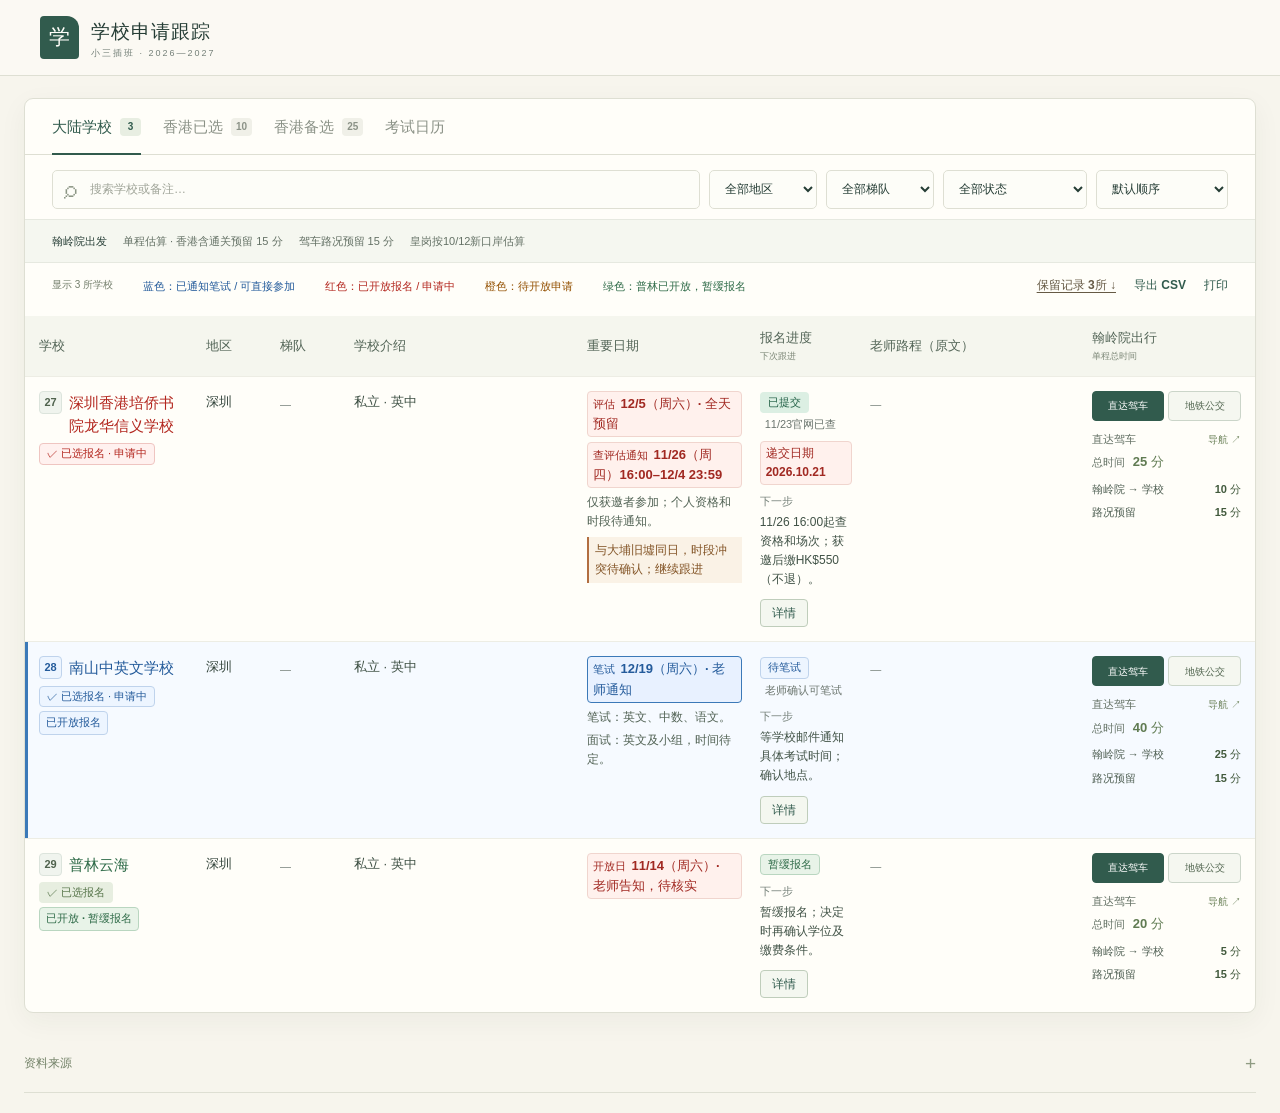
==== commit f5bad38b: "Update written-test completion and recheck Pui Kiu application status" ====
--- a/apply-school/index.html
+++ b/apply-school/index.html
@@ -6,16 +6,16 @@
   <meta name="description" content="学校申请跟踪：大陆学校、香港已选与备选学校、进度、日期、备注、翰岭院出行时间。">
   <title>学校申请跟踪</title>
   <link rel="icon" href="assets/favicon.svg" type="image/svg+xml">
-  <link rel="stylesheet" href="styles.css?v=20261120-submission-plan-v48">
-  <script src="schools.js?v=20261120-submission-plan-v48" defer></script>
-  <script src="travel-data.js?v=20261120-submission-plan-v48" defer></script>
-  <script src="transit-data.js?v=20261120-submission-plan-v48" defer></script>
-  <script src="travel.js?v=20261120-submission-plan-v48" defer></script>
-  <script src="schedule-checks.js?v=20261120-submission-plan-v48" defer></script>
-  <link rel="stylesheet" href="calendar.css?v=20261120-submission-plan-v48">
-  <script src="calendar-data.js?v=20261120-submission-plan-v48" defer></script>
-  <script src="calendar.js?v=20261120-submission-plan-v48" defer></script>
-  <script src="app.js?v=20261120-submission-plan-v48" defer></script>
+  <link rel="stylesheet" href="styles.css?v=20261123-assessment-status-v49">
+  <script src="schools.js?v=20261123-assessment-status-v49" defer></script>
+  <script src="travel-data.js?v=20261123-assessment-status-v49" defer></script>
+  <script src="transit-data.js?v=20261123-assessment-status-v49" defer></script>
+  <script src="travel.js?v=20261123-assessment-status-v49" defer></script>
+  <script src="schedule-checks.js?v=20261123-assessment-status-v49" defer></script>
+  <link rel="stylesheet" href="calendar.css?v=20261123-assessment-status-v49">
+  <script src="calendar-data.js?v=20261123-assessment-status-v49" defer></script>
+  <script src="calendar.js?v=20261123-assessment-status-v49" defer></script>
+  <script src="app.js?v=20261123-assessment-status-v49" defer></script>
 </head>
 <body>
   <header class="topbar">
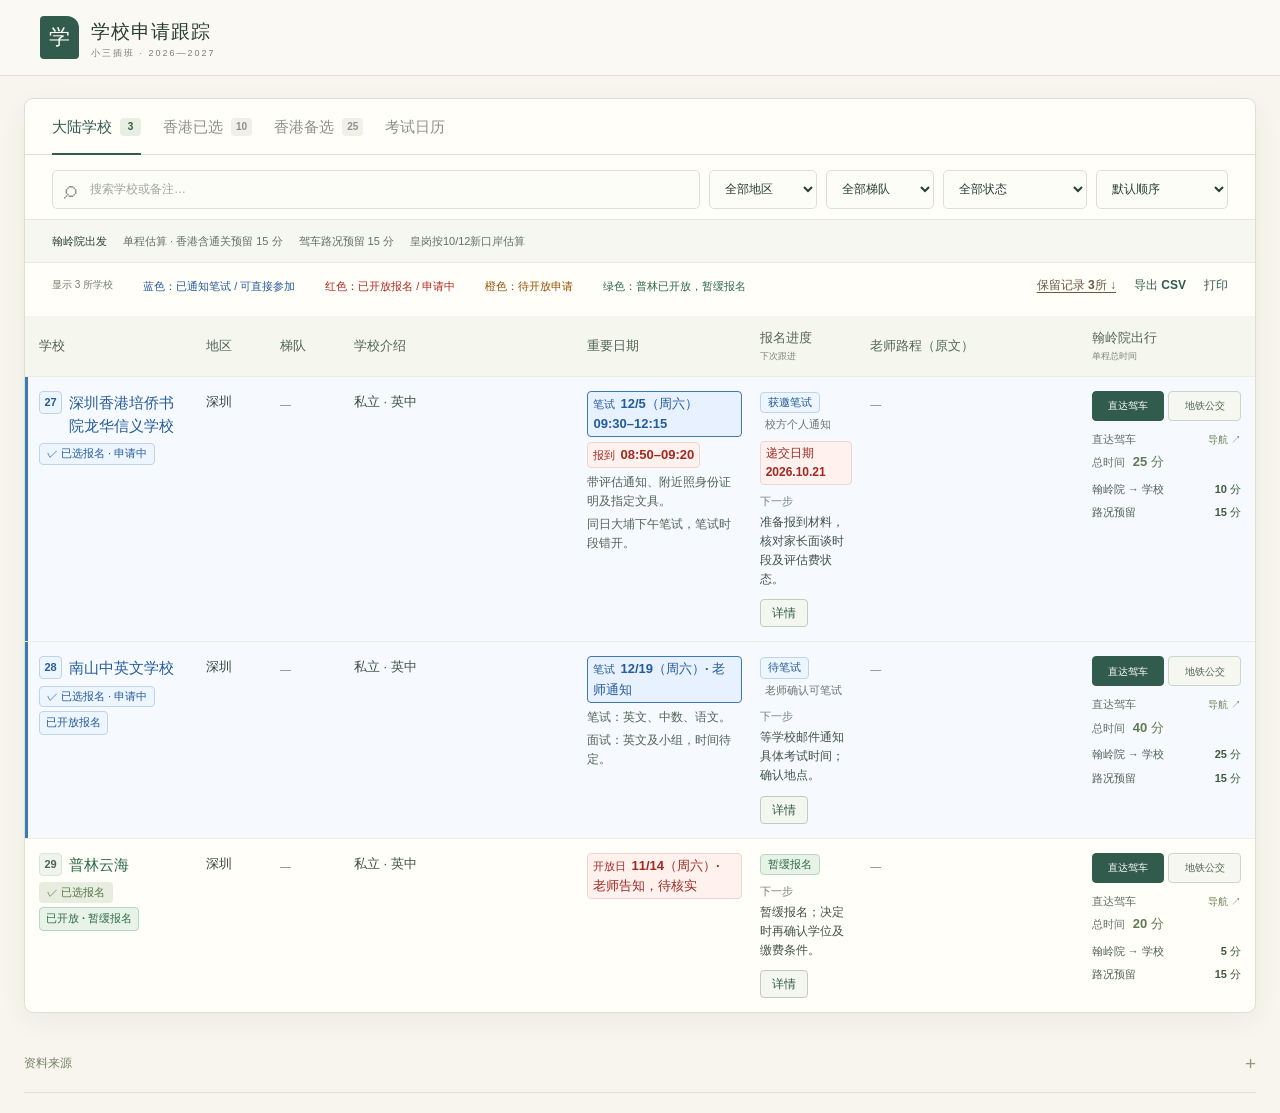
==== commit e9a4bb55: "Update Peiqiao written assessment and Tai Po timing" ====
--- a/apply-school/index.html
+++ b/apply-school/index.html
@@ -7,15 +7,15 @@
   <title>学校申请跟踪</title>
   <link rel="icon" href="assets/favicon.svg" type="image/svg+xml">
   <link rel="stylesheet" href="styles.css?v=20261123-assessment-status-v49">
-  <script src="schools.js?v=20261123-assessment-status-v49" defer></script>
+  <script src="schools.js?v=20261126-peiqiao-invitation-v55" defer></script>
   <script src="travel-data.js?v=20261123-assessment-status-v49" defer></script>
   <script src="transit-data.js?v=20261123-assessment-status-v49" defer></script>
   <script src="travel.js?v=20261123-assessment-status-v49" defer></script>
-  <script src="schedule-checks.js?v=20261123-assessment-status-v49" defer></script>
+  <script src="schedule-checks.js?v=20261126-peiqiao-invitation-v55" defer></script>
   <link rel="stylesheet" href="calendar.css?v=20261123-assessment-status-v49">
-  <script src="calendar-data.js?v=20261123-assessment-status-v49" defer></script>
+  <script src="calendar-data.js?v=20261126-peiqiao-invitation-v55" defer></script>
   <script src="calendar.js?v=20261123-assessment-status-v49" defer></script>
-  <script src="app.js?v=20261123-assessment-status-v49" defer></script>
+  <script src="app.js?v=20261126-tsang-mui-interview-v54" defer></script>
 </head>
 <body>
   <header class="topbar">
